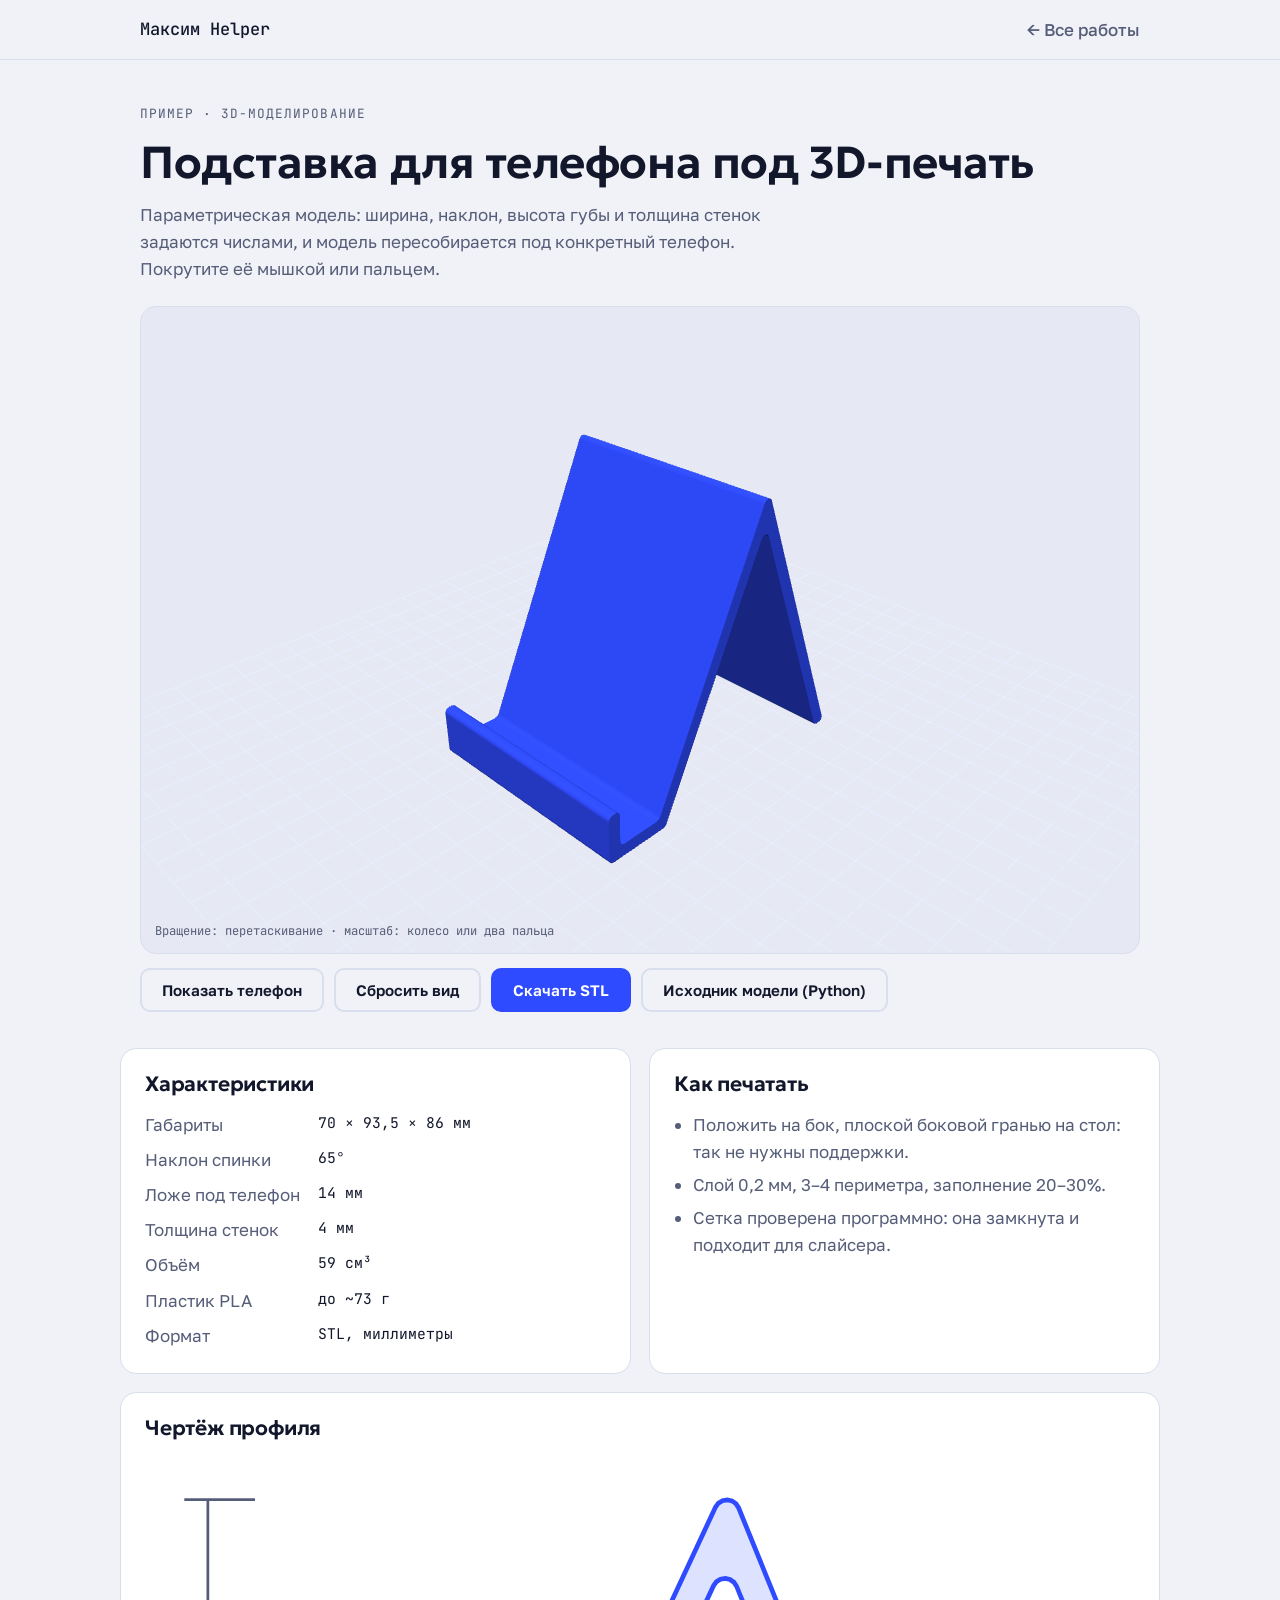
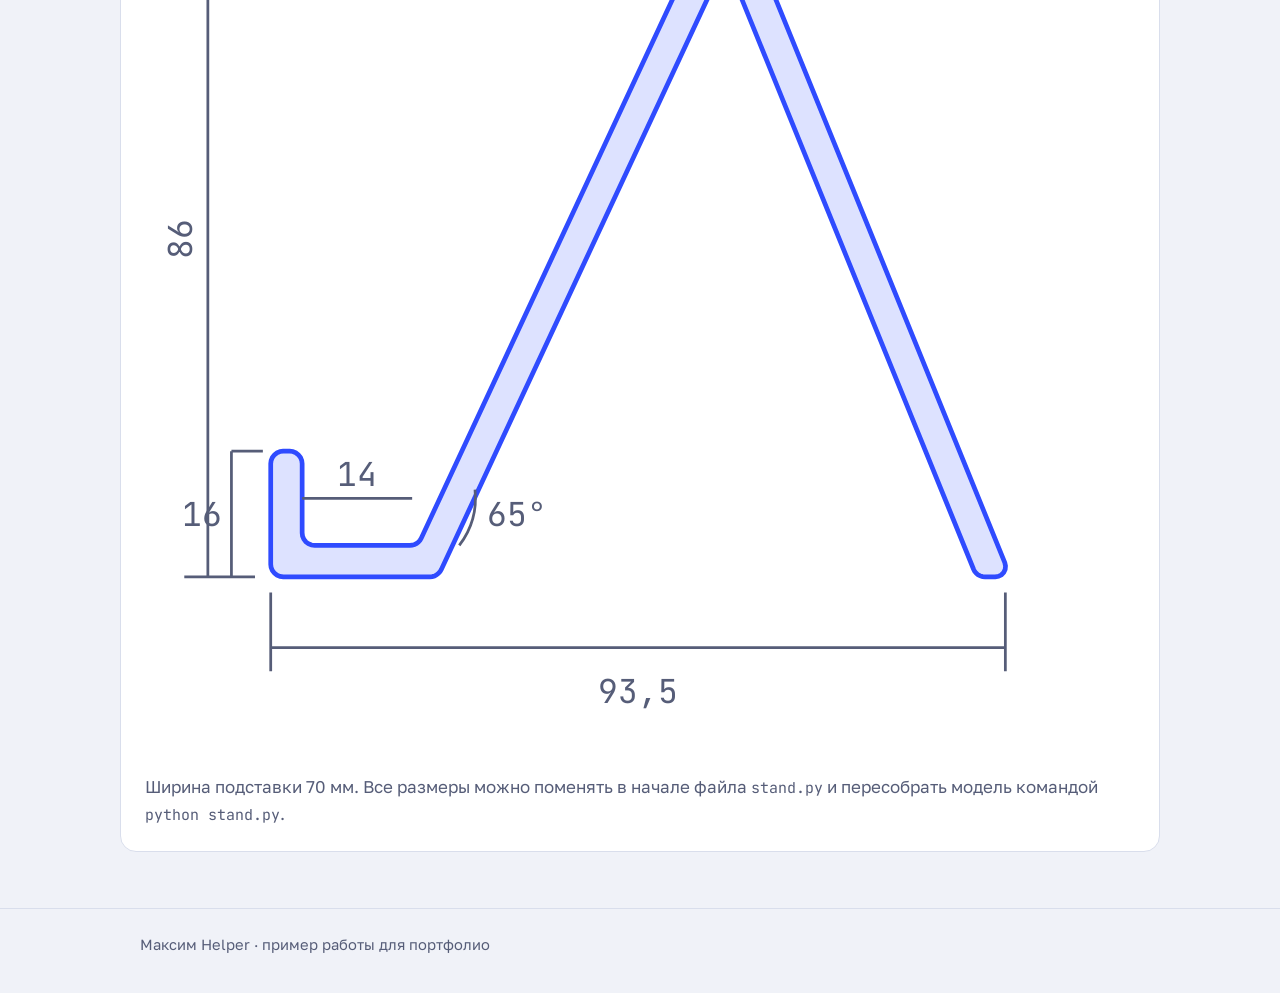
==== 3d/index.html @ 2b93e769 "Personal site: portfolio, services, reviews, 3D example Co-Authored-By: Claude Opus 5.5 <noreply@ant" ====
<!DOCTYPE html>
<html lang="ru">
<head>
  <meta charset="UTF-8">
  <meta name="viewport" content="width=device-width, initial-scale=1">
  <title>3D-модель: подставка для телефона</title>
  <meta name="description" content="Пример 3D-моделирования: параметрическая подставка для телефона для 3D-печати. Интерактивное превью, чертёж профиля, STL для скачивания.">
  <link rel="icon" href="../favicon.svg" type="image/svg+xml">
  <link rel="icon" href="../favicon.ico" sizes="48x48">
  <link rel="apple-touch-icon" href="../apple-touch-icon.png">

  <link rel="preconnect" href="https://fonts.googleapis.com">
  <link rel="preconnect" href="https://fonts.gstatic.com" crossorigin>
  <link rel="stylesheet" href="https://fonts.googleapis.com/css2?family=Geologica:wght@500;600;700&family=Golos+Text:wght@400;500;600&family=JetBrains+Mono:wght@400;500&display=swap">

  <!-- Яндекс.Метрика -->
  <script type="text/javascript">
    (function(m,e,t,r,i,k,a){m[i]=m[i]||function(){(m[i].a=m[i].a||[]).push(arguments)};
    m[i].l=1*new Date();
    for (var j = 0; j < document.scripts.length; j++) {if (document.scripts[j].src === r) { return; }}
    k=e.createElement(t),a=e.getElementsByTagName(t)[0],k.async=1,k.src=r,a.parentNode.insertBefore(k,a)})
    (window, document, "script", "https://mc.yandex.ru/metrika/tag.js?id=113726093", "ym");
    ym(113726093, 'init', { ssr: true, webvisor: false, clickmap: true, accurateTrackBounce: true, trackLinks: true });
  </script>
  <noscript><div><img src="https://mc.yandex.ru/watch/113726093" style="position:absolute; left:-9999px;" alt=""></div></noscript>

  <style>
    :root {
      --bg: #f0f2f8;
      --surface: #ffffff;
      --ink: #12172b;
      --muted: #565d78;
      --accent: #2f4bff;
      --accent-ink: #ffffff;
      --line: #d9deec;
      --stage: #e6e9f3;
      --font-title: 'Geologica', 'Trebuchet MS', system-ui, sans-serif;
      --font-text: 'Golos Text', system-ui, -apple-system, 'Segoe UI', sans-serif;
      --font-mono: 'JetBrains Mono', ui-monospace, 'Cascadia Code', Consolas, monospace;
    }
    @media (prefers-color-scheme: dark) {
      :root {
        --bg: #0d1120;
        --surface: #151b30;
        --ink: #edf0fb;
        --muted: #9aa3c0;
        --accent: #8196ff;
        --accent-ink: #0d1120;
        --line: #273050;
        --stage: #10162a;
        color-scheme: dark;
      }
    }
    * { box-sizing: border-box; }
    body { margin: 0; background: var(--bg); color: var(--ink); font-family: var(--font-text); font-size: 17px; line-height: 1.6; }
    a { color: inherit; }
    .wrap { max-width: 1040px; margin: 0 auto; padding: 0 20px; }
    h1, h2 { font-family: var(--font-title); line-height: 1.12; margin: 0; font-weight: 600; letter-spacing: -0.01em; text-wrap: balance; }
    h1 { font-size: clamp(1.8rem, 5.4vw, 2.8rem); margin-bottom: 14px; }
    h2 { font-size: 1.3rem; margin-bottom: 14px; }
    .label { font-family: var(--font-mono); font-size: 0.8rem; letter-spacing: 0.08em; text-transform: uppercase; color: var(--muted); margin: 0 0 12px; }
    .lead { color: var(--muted); max-width: 40rem; margin: 0; }
    a:focus-visible, button:focus-visible { outline: 3px solid var(--accent); outline-offset: 3px; }

    header { border-bottom: 1px solid var(--line); }
    .bar { display: flex; align-items: center; justify-content: space-between; gap: 16px; padding-block: 16px; flex-wrap: wrap; }
    .logo { font-family: var(--font-mono); font-weight: 500; text-decoration: none; }
    .back { color: var(--muted); text-decoration: none; font-weight: 500; }
    .back:hover { color: var(--ink); }

    .intro { padding: 44px 0 24px; }

    .viewer { position: relative; background: var(--stage); border: 1px solid var(--line); border-radius: 16px; overflow: hidden; aspect-ratio: 4 / 3; max-height: 72vh; width: 100%; touch-action: none; }
    .viewer canvas { display: block; width: 100%; height: 100%; cursor: grab; }
    .viewer canvas:active { cursor: grabbing; }
    .hint { position: absolute; left: 14px; bottom: 12px; margin: 0; font-family: var(--font-mono); font-size: 0.76rem; color: var(--muted); pointer-events: none; }
    .fallback { position: absolute; inset: 0; display: none; place-items: center; padding: 24px; text-align: center; color: var(--muted); }
    .viewer.failed .fallback { display: grid; }
    .viewer.failed .hint { display: none; }
    .hint .short { display: none; }
    @media (max-width: 600px) {
      .viewer { aspect-ratio: 1 / 1; }
      .hint .long { display: none; }
      .hint .short { display: inline; }
    }

    .toolbar { display: flex; flex-wrap: wrap; gap: 10px; margin: 14px 0 0; }
    .btn { display: inline-block; padding: 11px 20px; border-radius: 10px; background: var(--accent); color: var(--accent-ink); font: 600 0.95rem var(--font-text); text-decoration: none; border: 2px solid var(--accent); cursor: pointer; }
    .btn-ghost { background: transparent; color: var(--ink); border-color: var(--line); }
    .btn-ghost:hover { border-color: var(--ink); }
    .btn[aria-pressed="true"] { border-color: var(--accent); color: var(--accent); }

    .details { display: grid; gap: 18px; grid-template-columns: 1fr; padding: 36px 0 56px; }
    .card { background: var(--surface); border: 1px solid var(--line); border-radius: 16px; padding: 24px; min-width: 0; }
    .card p { margin: 0 0 10px; color: var(--muted); }
    .card p:last-child { margin-bottom: 0; }
    dl.specs { display: grid; grid-template-columns: auto 1fr; gap: 8px 18px; margin: 0; }
    dl.specs dt { color: var(--muted); }
    dl.specs dd { margin: 0; font-family: var(--font-mono); font-size: 0.92rem; font-variant-numeric: tabular-nums; }
    .drawing { width: 100%; height: auto; color: var(--ink); }
    .drawing .part { fill: var(--accent); fill-opacity: 0.16; stroke: var(--accent); stroke-width: 0.6; }
    .drawing .dim { stroke: var(--muted); stroke-width: 0.35; fill: none; }
    .drawing text { fill: var(--muted); font-family: var(--font-mono); font-size: 4.2px; }
    ul.plain { margin: 0; padding-left: 1.1em; color: var(--muted); }
    ul.plain li { margin-bottom: 6px; }
    code { font-family: var(--font-mono); font-size: 0.88em; }

    footer { border-top: 1px solid var(--line); padding: 24px 0 36px; color: var(--muted); font-size: 0.92rem; }

    @media (min-width: 760px) {
      .details { grid-template-columns: 1fr 1fr; }
      .details .wide { grid-column: 1 / -1; }
    }
  </style>

</head>
<body>
  <header>
    <div class="wrap bar">
      <a class="logo" href="../">Максим Helper</a>
      <a class="back" href="../#raboty">← Все работы</a>
    </div>
  </header>

  <main>
    <section class="intro">
      <div class="wrap">
        <p class="label">Пример · 3D-моделирование</p>
        <h1>Подставка для телефона под 3D-печать</h1>
        <p class="lead">Параметрическая модель: ширина, наклон, высота губы и толщина стенок задаются числами, и модель пересобирается под конкретный телефон. Покрутите её мышкой или пальцем.</p>
      </div>
    </section>

    <div class="wrap">
      <div class="viewer" id="viewer">
        <p class="hint"><span class="long">Вращение: перетаскивание · масштаб: колесо или два пальца</span><span class="short">Крутите пальцем · щипок для масштаба</span></p>
        <div class="fallback"><p>3D-превью не загрузилось. Модель можно скачать ниже или посмотреть чертёж профиля.</p></div>
      </div>
      <div class="toolbar">
        <button class="btn btn-ghost" id="togglePhone" type="button" aria-pressed="false">Показать телефон</button>
        <button class="btn btn-ghost" id="resetView" type="button">Сбросить вид</button>
        <a class="btn" href="phone-stand.stl" download>Скачать STL</a>
        <a class="btn btn-ghost" href="stand.py" download>Исходник модели (Python)</a>
      </div>
    </div>

    <div class="wrap details">
      <section class="card">
        <h2>Характеристики</h2>
        <dl class="specs">
          <dt>Габариты</dt><dd>70 × 93,5 × 86 мм</dd>
          <dt>Наклон спинки</dt><dd>65°</dd>
          <dt>Ложе под телефон</dt><dd>14 мм</dd>
          <dt>Толщина стенок</dt><dd>4 мм</dd>
          <dt>Объём</dt><dd>59 см³</dd>
          <dt>Пластик PLA</dt><dd>до ~73 г</dd>
          <dt>Формат</dt><dd>STL, миллиметры</dd>
        </dl>
      </section>

      <section class="card">
        <h2>Как печатать</h2>
        <ul class="plain">
          <li>Положить на бок, плоской боковой гранью на стол: так не нужны поддержки.</li>
          <li>Слой 0,2 мм, 3–4 периметра, заполнение 20–30%.</li>
          <li>Сетка проверена программно: она замкнута и подходит для слайсера.</li>
        </ul>
      </section>

      <section class="card wide">
        <h2>Чертёж профиля</h2>
        <svg class="drawing" viewBox="-16 -2 126 116" role="img" aria-label="Боковой профиль подставки: глубина 93,5 мм, высота 86 мм, губа 16 мм, ложе 14 мм, наклон спинки 65 градусов">
          <path class="part" d="M1.60 74.00 L1.19 74.05 L0.80 74.21 L0.47 74.47 L0.21 74.80 L0.05 75.19 L0.00 75.60 L0.00 88.40 L0.05 88.81 L0.21 89.20 L0.47 89.53 L0.80 89.79 L1.19 89.95 L1.60 90.00 L20.25 90.00 L20.56 89.97 L20.85 89.89 L21.11 89.75 L21.35 89.56 L21.55 89.34 L21.70 89.08 L56.36 14.76 L56.72 14.26 L57.24 13.94 L57.850 13.84 L58.45 13.97 L58.95 14.32 L59.29 14.83 L89.44 89.00 L89.58 89.28 L89.78 89.53 L90.02 89.73 L90.30 89.88 L90.60 89.97 L90.92 90.00 L92.22 90.00 L92.63 89.93 L93.01 89.73 L93.30 89.42 L93.48 89.04 L93.52 88.61 L93.43 88.20 L59.54 4.83 L59.21 4.32 L58.70 3.97 L58.10 3.83 L57.50 3.94 L56.97 4.26 L56.61 4.76 L19.16 85.08 L19.00 85.34 L18.80 85.56 L18.57 85.75 L18.30 85.89 L18.01 85.97 L17.71 86.00 L5.60 86.00 L5.19 85.95 L4.80 85.79 L4.47 85.53 L4.21 85.20 L4.05 84.81 L4.00 84.40 L4.00 75.60 L3.95 75.19 L3.79 74.80 L3.53 74.47 L3.20 74.21 L2.81 74.05 L2.40 74.00 Z"/>
          <!-- глубина -->
          <path class="dim" d="M0 92 V102 M93.5 92 V102 M0 99 H93.5"/>
          <text x="46.75" y="106" text-anchor="middle">93,5</text>
          <!-- высота -->
          <path class="dim" d="M-2 3.8 H-11 M-2 90 H-11 M-8 3.8 V90"/>
          <text x="-10" y="47" text-anchor="middle" transform="rotate(-90 -10 47)">86</text>
          <!-- губа -->
          <path class="dim" d="M-1 74 H-5 M-5 74 V90"/>
          <text x="-6.2" y="83.5" text-anchor="end">16</text>
          <!-- ложе -->
          <path class="dim" d="M4 80 H18"/>
          <text x="11" y="78.5" text-anchor="middle">14</text>
          <!-- угол -->
          <path class="dim" d="M24 86 A10 10 0 0 0 26 78.9"/>
          <text x="27.5" y="83.5">65°</text>
        </svg>
        <p>Ширина подставки 70 мм. Все размеры можно поменять в начале файла <code>stand.py</code> и пересобрать модель командой <code>python stand.py</code>.</p>
      </section>
    </div>
  </main>

  <footer>
    <div class="wrap">Максим Helper · пример работы для портфолио</div>
  </footer>

  <script>
    // если библиотека 3D не загрузилась (нет сети или CDN), показываем запасной текст
    setTimeout(function () {
      var v = document.getElementById('viewer');
      if (!v.querySelector('canvas')) v.classList.add('failed');
    }, 8000);
  </script>
  <script src="viewer.js"></script>
</body>
</html>
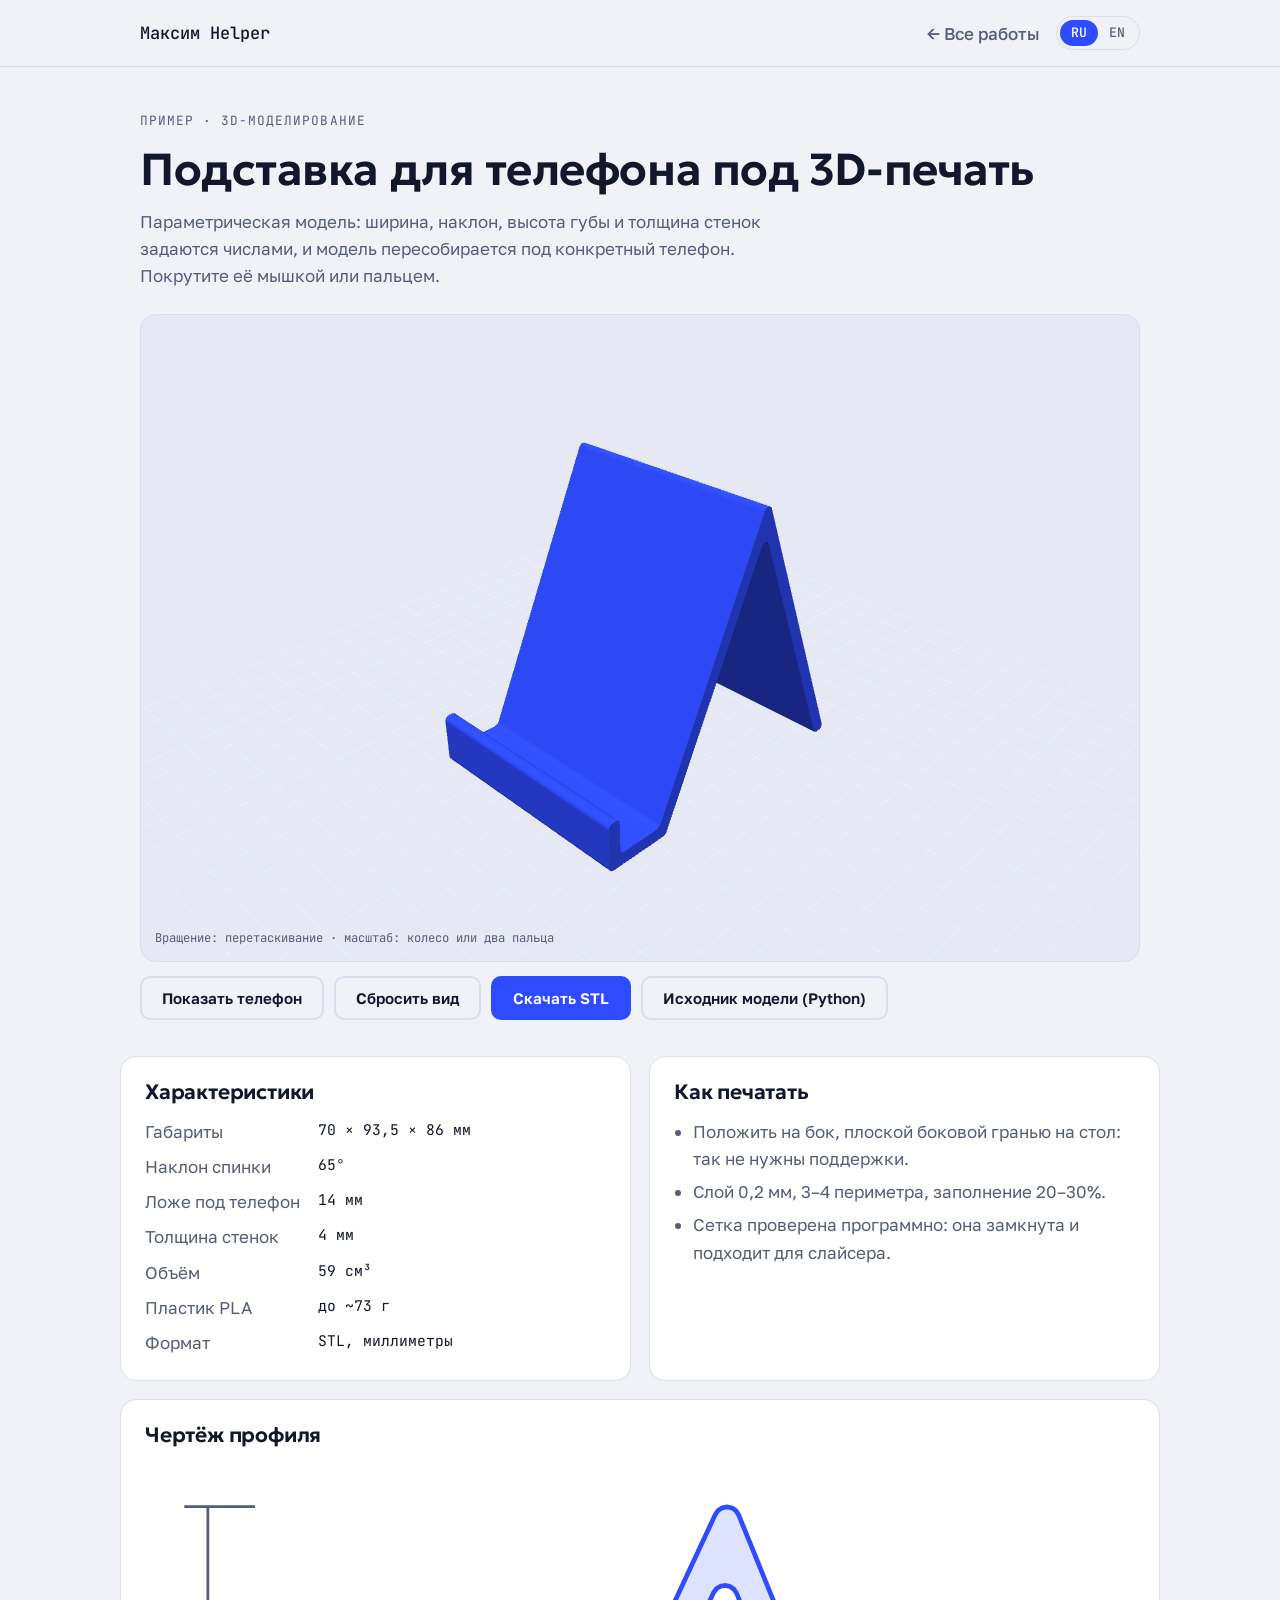
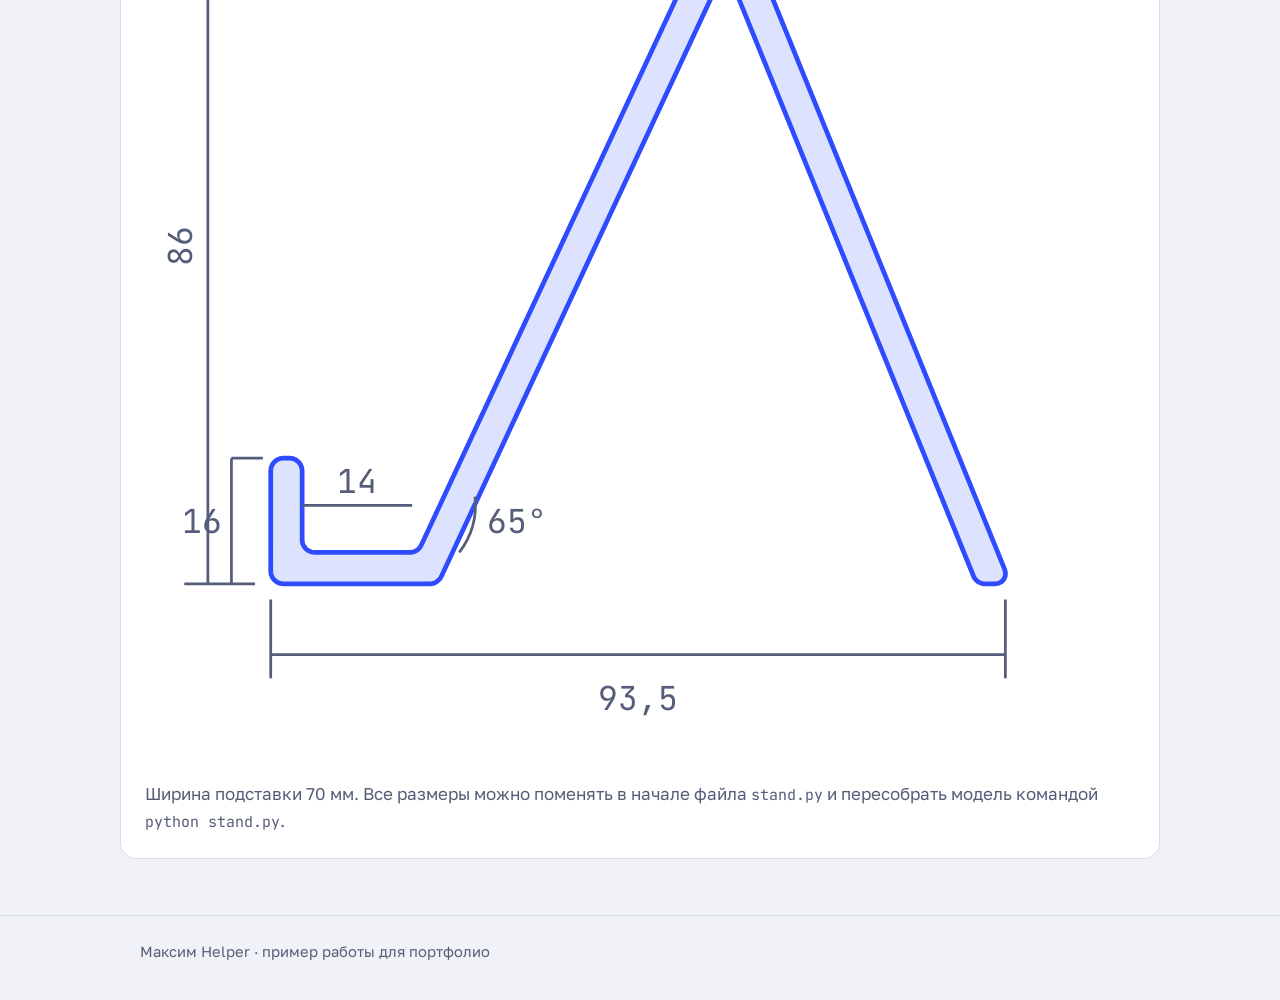
==== commit ba368b31: "Add English version with RU/EN switcher Co-Authored-By: Claude Opus 5.5 <noreply@anthropic.com> Clau" ====
--- a/3d/index.html
+++ b/3d/index.html
@@ -5,6 +5,9 @@
   <meta name="viewport" content="width=device-width, initial-scale=1">
   <title>3D-модель: подставка для телефона</title>
   <meta name="description" content="Пример 3D-моделирования: параметрическая подставка для телефона для 3D-печати. Интерактивное превью, чертёж профиля, STL для скачивания.">
+  <link rel="alternate" hreflang="ru" href="https://aiworkhelper.github.io/3d/">
+  <link rel="alternate" hreflang="en" href="https://aiworkhelper.github.io/en/3d/">
+  <link rel="alternate" hreflang="x-default" href="https://aiworkhelper.github.io/3d/">
   <link rel="icon" href="../favicon.svg" type="image/svg+xml">
   <link rel="icon" href="../favicon.ico" sizes="48x48">
   <link rel="apple-touch-icon" href="../apple-touch-icon.png">
@@ -67,6 +70,14 @@
     .logo { font-family: var(--font-mono); font-weight: 500; text-decoration: none; }
     .back { color: var(--muted); text-decoration: none; font-weight: 500; }
     .back:hover { color: var(--ink); }
+    .bar-right { display: flex; align-items: center; gap: 16px; flex-wrap: wrap; }
+
+    /* Переключатель языка RU / EN */
+    .lang { display: inline-flex; border: 1px solid var(--line); border-radius: 999px; padding: 3px; flex: none; }
+    .lang a { font-family: var(--font-mono); font-size: 0.82rem; font-weight: 500; text-decoration: none; color: var(--muted); padding: 4px 11px; border-radius: 999px; line-height: 1.4; }
+    .lang a:hover { color: var(--ink); }
+    .lang a[aria-current="page"] { background: var(--accent); color: var(--accent-ink); }
+    .lang a:focus-visible { outline: 3px solid var(--accent); outline-offset: 2px; }
 
     .intro { padding: 44px 0 24px; }
 
@@ -118,7 +129,13 @@
   <header>
     <div class="wrap bar">
       <a class="logo" href="../">Максим Helper</a>
-      <a class="back" href="../#raboty">← Все работы</a>
+      <div class="bar-right">
+        <a class="back" href="../#raboty">← Все работы</a>
+        <div class="lang" role="group" aria-label="Язык сайта">
+          <a href="./" lang="ru" aria-current="page">RU</a>
+          <a href="../en/3d/" lang="en" hreflang="en">EN</a>
+        </div>
+      </div>
     </div>
   </header>
 
@@ -132,12 +149,12 @@
     </section>
 
     <div class="wrap">
-      <div class="viewer" id="viewer">
+      <div class="viewer" id="viewer" data-stl="phone-stand.stl">
         <p class="hint"><span class="long">Вращение: перетаскивание · масштаб: колесо или два пальца</span><span class="short">Крутите пальцем · щипок для масштаба</span></p>
         <div class="fallback"><p>3D-превью не загрузилось. Модель можно скачать ниже или посмотреть чертёж профиля.</p></div>
       </div>
       <div class="toolbar">
-        <button class="btn btn-ghost" id="togglePhone" type="button" aria-pressed="false">Показать телефон</button>
+        <button class="btn btn-ghost" id="togglePhone" type="button" aria-pressed="false" data-show="Показать телефон" data-hide="Скрыть телефон">Показать телефон</button>
         <button class="btn btn-ghost" id="resetView" type="button">Сбросить вид</button>
         <a class="btn" href="phone-stand.stl" download>Скачать STL</a>
         <a class="btn btn-ghost" href="stand.py" download>Исходник модели (Python)</a>
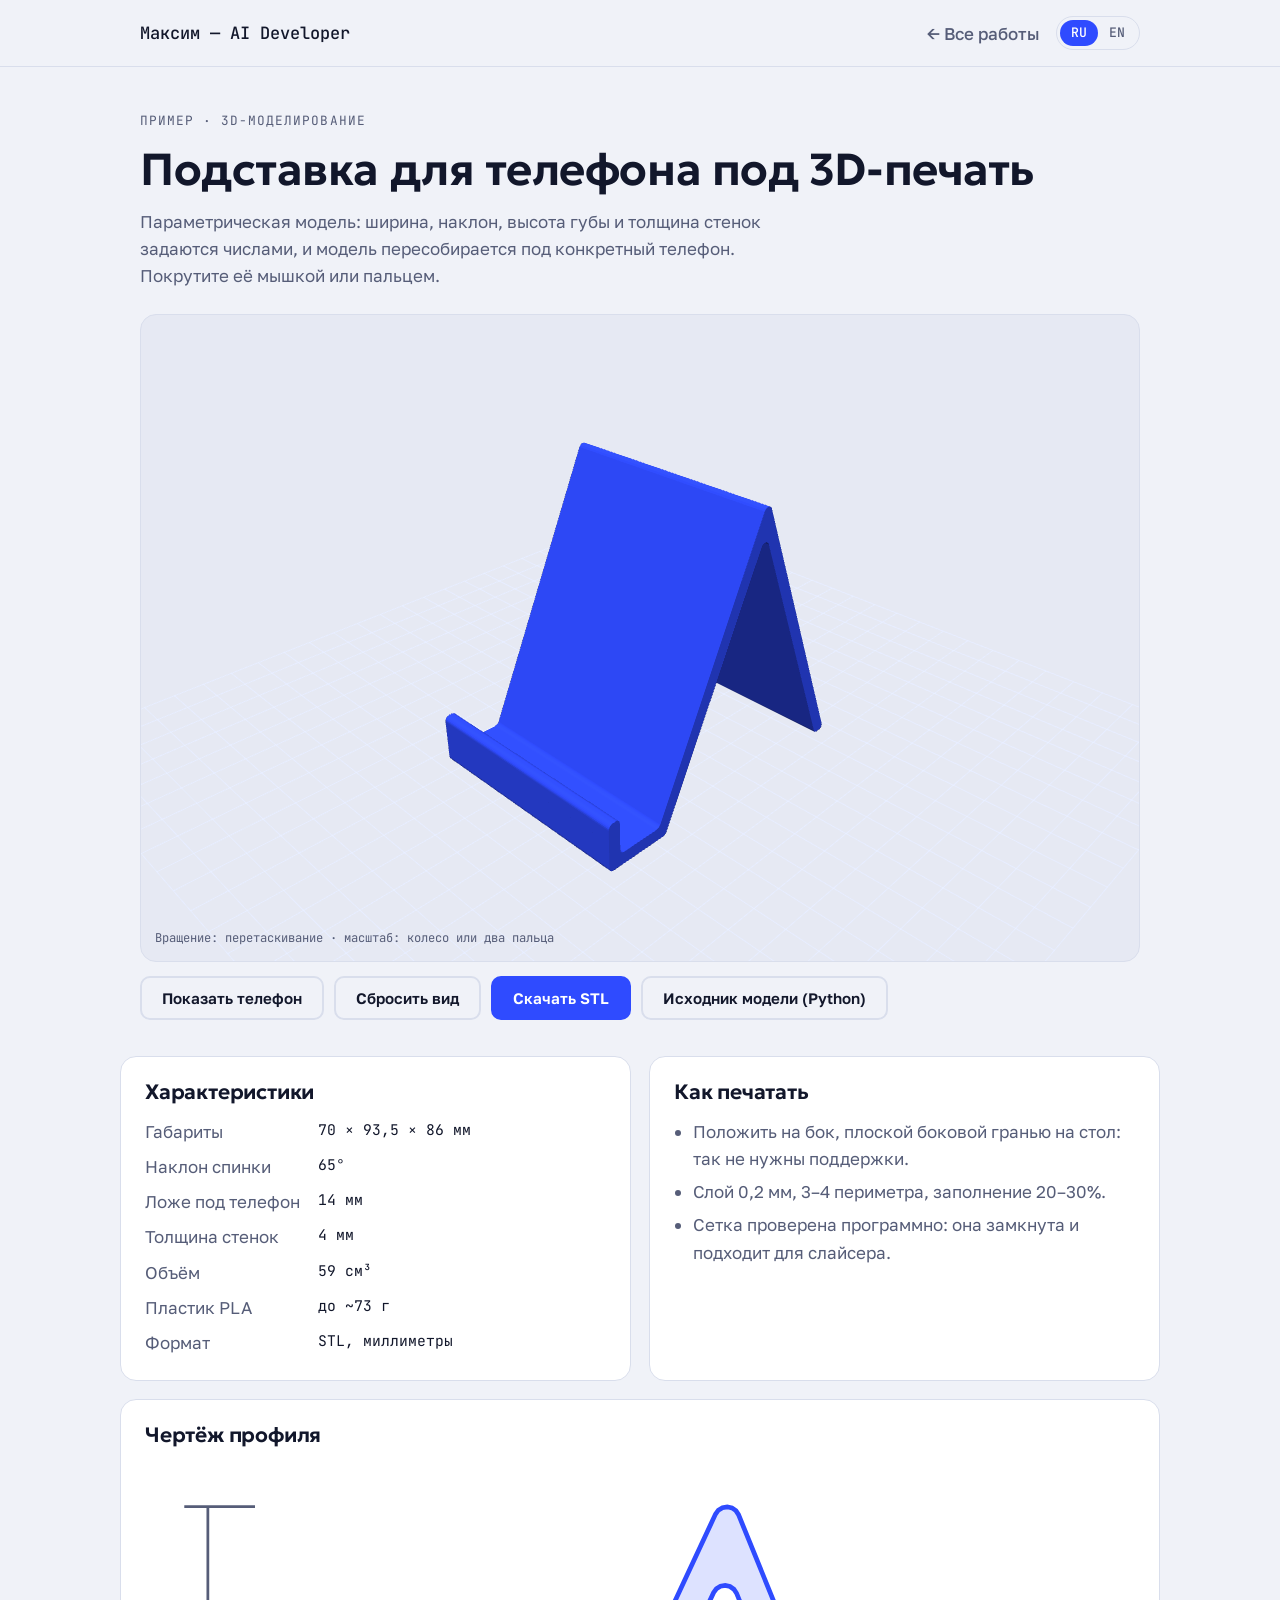
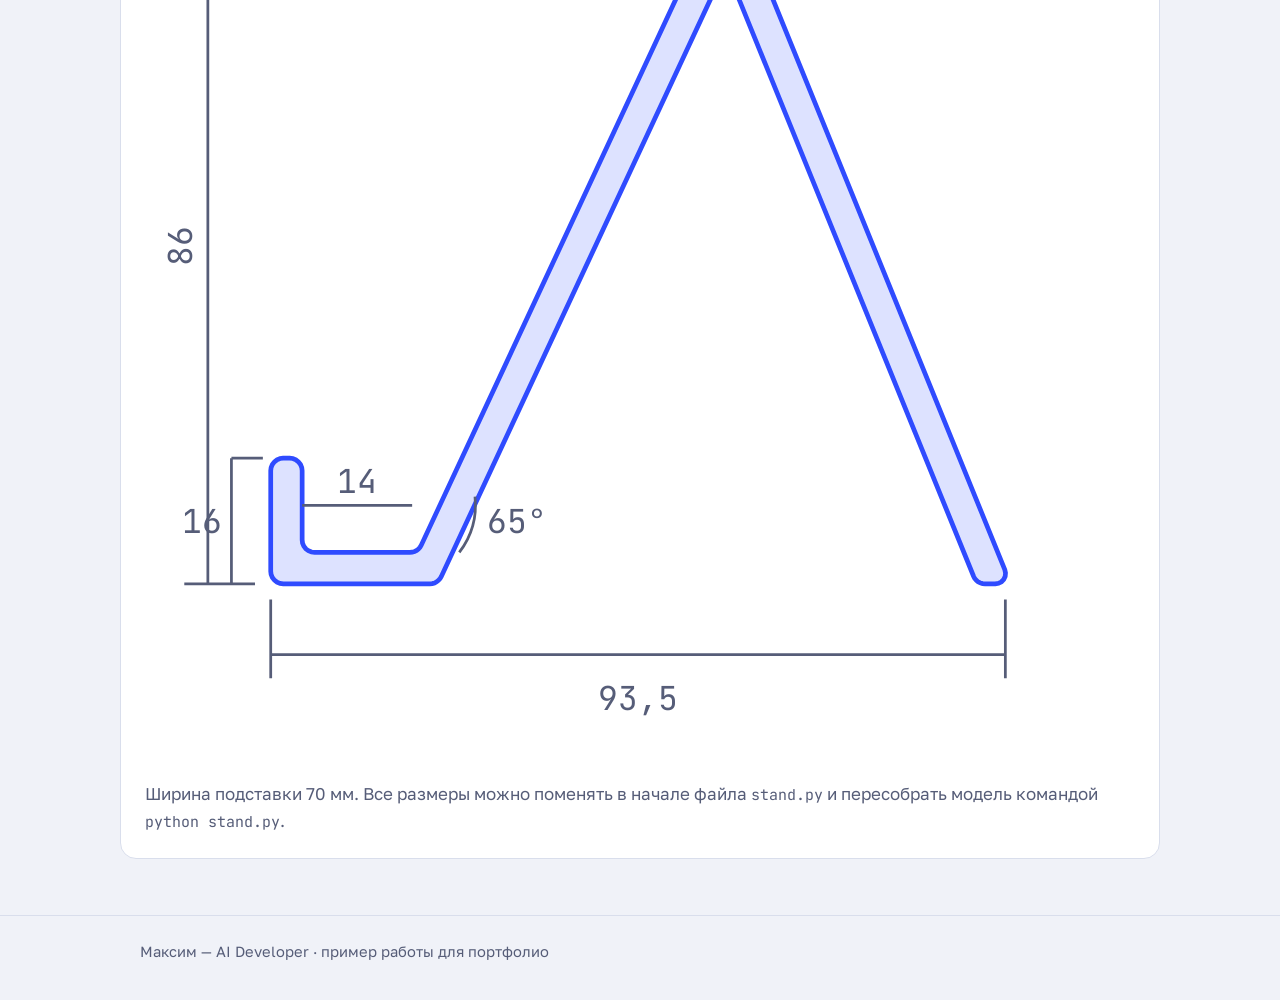
==== commit 749b9808: "Rename brand to «Максим — AI Developer» Co-Authored-By: Claude Opus 5.5 <noreply@anthropic.com> Clau" ====
--- a/3d/index.html
+++ b/3d/index.html
@@ -124,11 +124,12 @@
     }
   </style>
 
+  <link rel="stylesheet" href="../anim.css?v=20261022b">
 </head>
 <body>
   <header>
     <div class="wrap bar">
-      <a class="logo" href="../">Максим Helper</a>
+      <a class="logo" href="../">Максим — AI Developer</a>
       <div class="bar-right">
         <a class="back" href="../#raboty">← Все работы</a>
         <div class="lang" role="group" aria-label="Язык сайта">
@@ -210,7 +211,7 @@
   </main>
 
   <footer>
-    <div class="wrap">Максим Helper · пример работы для портфолио</div>
+    <div class="wrap">Максим — AI Developer · пример работы для портфолио</div>
   </footer>
 
   <script>
@@ -220,6 +221,7 @@
       if (!v.querySelector('canvas')) v.classList.add('failed');
     }, 8000);
   </script>
-  <script src="viewer.js"></script>
+  <script src="viewer.js?v=20261022b"></script>
+  <script src="../anim.js?v=20261022b"></script>
 </body>
 </html>
--- a/anim.css
+++ b/anim.css
@@ -0,0 +1,82 @@
+/*
+  Небольшие анимации сайта: наведение, нажатие, появление блоков при прокрутке.
+  Всё отключается, если в системе включено «Уменьшить движение».
+  Подключается на всех страницах (русских и английских).
+*/
+@media (prefers-reduced-motion: no-preference) {
+
+  /* ---------- Меню: подчёркивание выезжает слева ---------- */
+  nav a { position: relative; transition: color 0.2s ease; }
+  nav a::after {
+    content: ''; position: absolute; left: 0; right: 0; bottom: -3px; height: 2px;
+    background: var(--accent); border-radius: 2px;
+    transform: scaleX(0); transform-origin: left; transition: transform 0.25s ease;
+  }
+  nav a:hover::after, nav a:focus-visible::after { transform: scaleX(1); }
+
+  /* ---------- Переключатель RU / EN ---------- */
+  .lang a { transition: background-color 0.2s ease, color 0.2s ease; }
+  .lang a:not([aria-current="page"]):hover { background: color-mix(in srgb, var(--accent) 14%, transparent); }
+
+  /* ---------- Кнопки: подъём при наведении, «нажатие» при клике ---------- */
+  .btn { transition: transform 0.15s ease, box-shadow 0.2s ease, background-color 0.2s ease, border-color 0.2s ease, color 0.2s ease; }
+  .btn:hover { box-shadow: 0 6px 18px -8px color-mix(in srgb, var(--accent) 70%, transparent); }
+  .btn:active { transform: translateY(0) scale(0.97); }
+
+  /* ---------- Таблица услуг: подсветка строки ---------- */
+  .service { position: relative; isolation: isolate; }
+  .service::before {
+    content: ''; position: absolute; inset: 0 -14px; z-index: -1; border-radius: 12px;
+    background: var(--surface); opacity: 0; transition: opacity 0.25s ease;
+  }
+  .service::after {
+    content: ''; position: absolute; left: -14px; top: 18px; bottom: 18px; width: 3px; border-radius: 3px;
+    background: var(--accent); transform: scaleY(0); transition: transform 0.25s ease;
+  }
+  .service h3 { transition: transform 0.25s ease, color 0.25s ease; }
+  .service .meta { transition: color 0.25s ease; }
+  .service:hover::before { opacity: 1; }
+  .service:hover::after { transform: scaleY(1); }
+  .service:hover h3 { transform: translateX(6px); color: var(--accent); }
+
+  /* ---------- Карточки работ: приподнимаются ---------- */
+  .work { transition: transform 0.25s ease, box-shadow 0.25s ease, border-color 0.25s ease; }
+  .work:hover {
+    transform: translateY(-4px); border-color: color-mix(in srgb, var(--accent) 45%, var(--line));
+    box-shadow: 0 16px 34px -20px color-mix(in srgb, var(--accent) 60%, transparent);
+  }
+  .work a.go { display: inline-block; transition: transform 0.2s ease; }
+  .work:hover a.go { transform: translateX(4px); }
+  .tags li { transition: border-color 0.2s ease, color 0.2s ease; }
+  .work:hover .tags li { border-color: color-mix(in srgb, var(--accent) 35%, var(--line)); }
+
+  /* ---------- Этапы работы: кружок с номером ---------- */
+  .steps li::before { transition: transform 0.3s cubic-bezier(0.34, 1.56, 0.64, 1); }
+  .steps li:hover::before { transform: scale(1.15); }
+
+  /* ---------- Форма отзыва: подсветка поля в фокусе ---------- */
+  .review-form input[type="text"], .review-form select, .review-form textarea {
+    transition: border-color 0.2s ease, box-shadow 0.2s ease;
+  }
+  .review-form input[type="text"]:focus, .review-form select:focus, .review-form textarea:focus {
+    border-color: var(--accent);
+    box-shadow: 0 0 0 4px color-mix(in srgb, var(--accent) 18%, transparent);
+  }
+  .form-result:not([hidden]), .form-error:not([hidden]) { animation: pop-in 0.3s ease; }
+
+  /* ---------- Карточки на странице 3D-модели ---------- */
+  .card { transition: border-color 0.25s ease, transform 0.25s ease; }
+  .card:hover { border-color: color-mix(in srgb, var(--accent) 40%, var(--line)); }
+
+  /* ---------- Появление блоков при прокрутке (класс ставит anim.js) ---------- */
+  .reveal { opacity: 0; transform: translateY(18px); transition: opacity 0.6s ease, transform 0.6s ease; }
+  .reveal.in { opacity: 1; transform: none; }
+  /* у карточек работ свой transform при наведении - не мешаем ему после появления */
+  .work.reveal.in { transition: opacity 0.6s ease, transform 0.25s ease, box-shadow 0.25s ease, border-color 0.25s ease; }
+  .work.reveal.in:hover { transform: translateY(-4px); }
+
+  @keyframes pop-in {
+    from { opacity: 0; transform: translateY(6px); }
+    to { opacity: 1; transform: none; }
+  }
+}
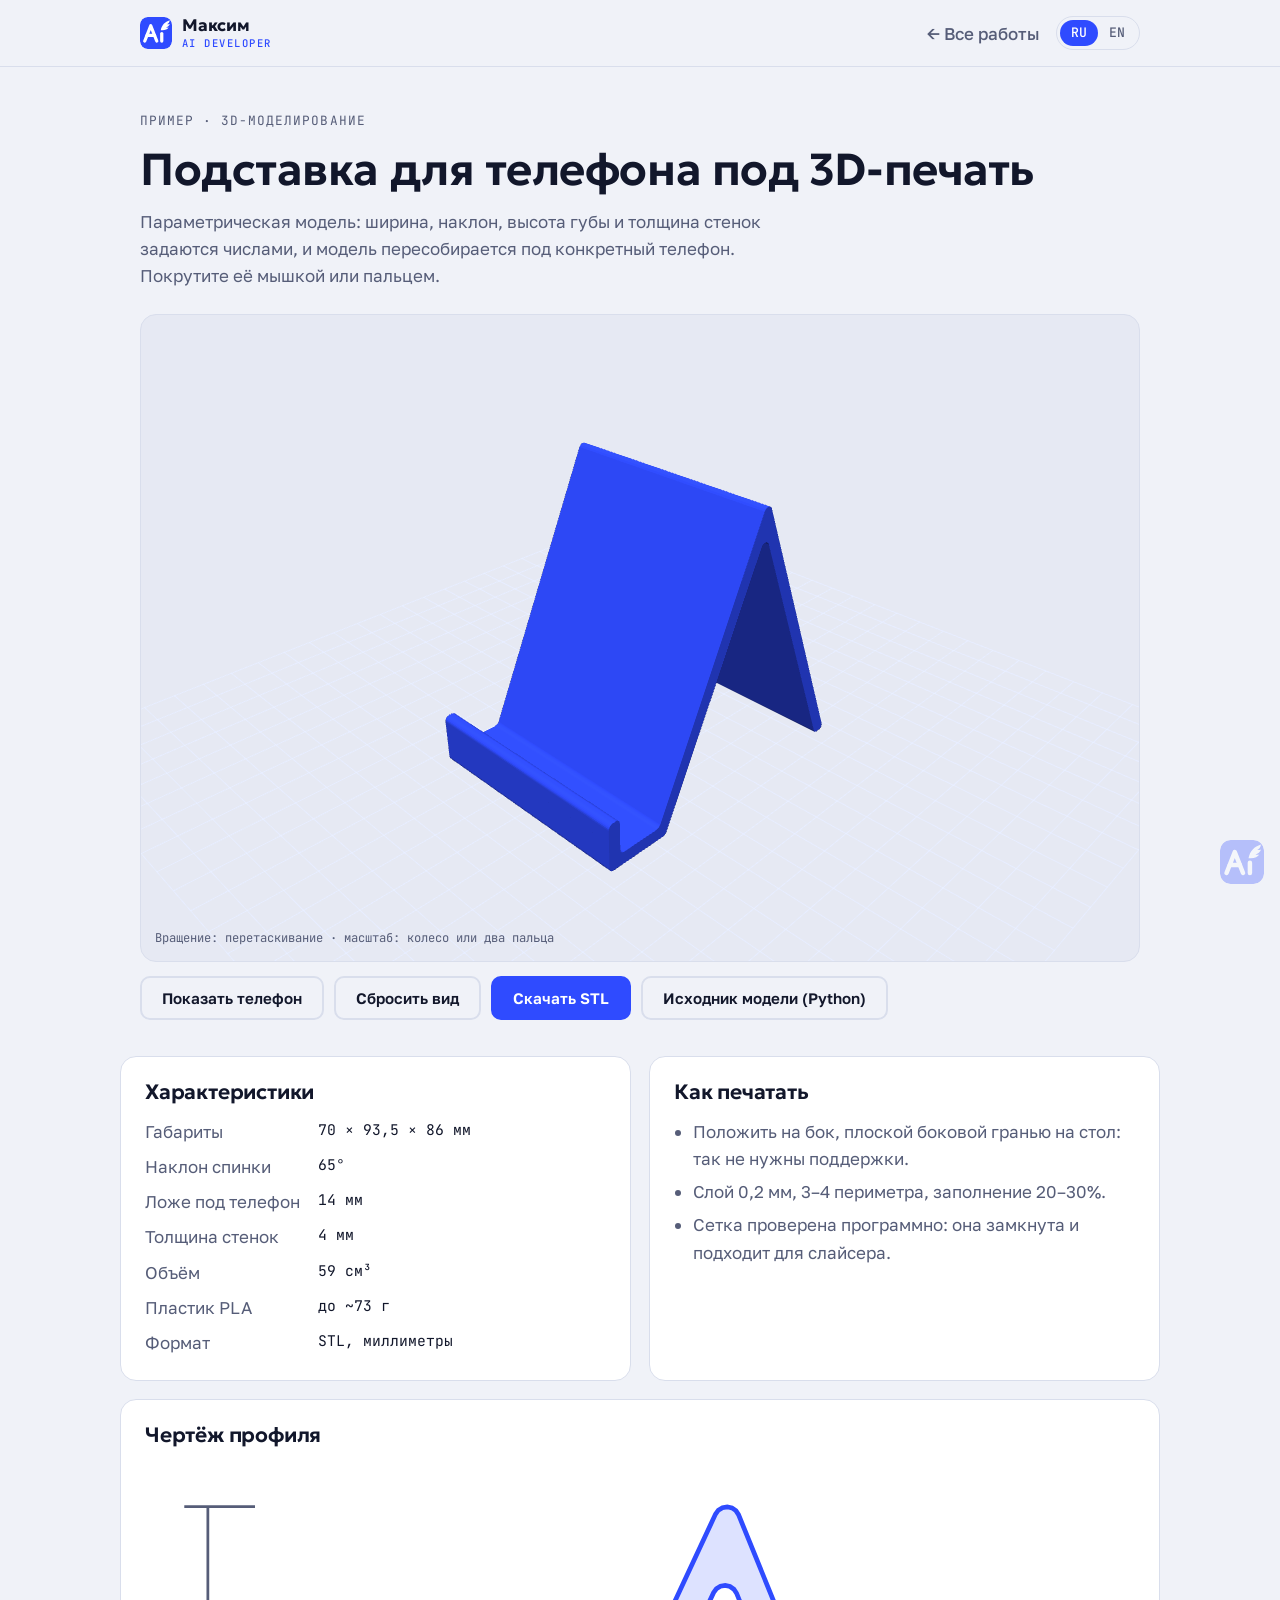
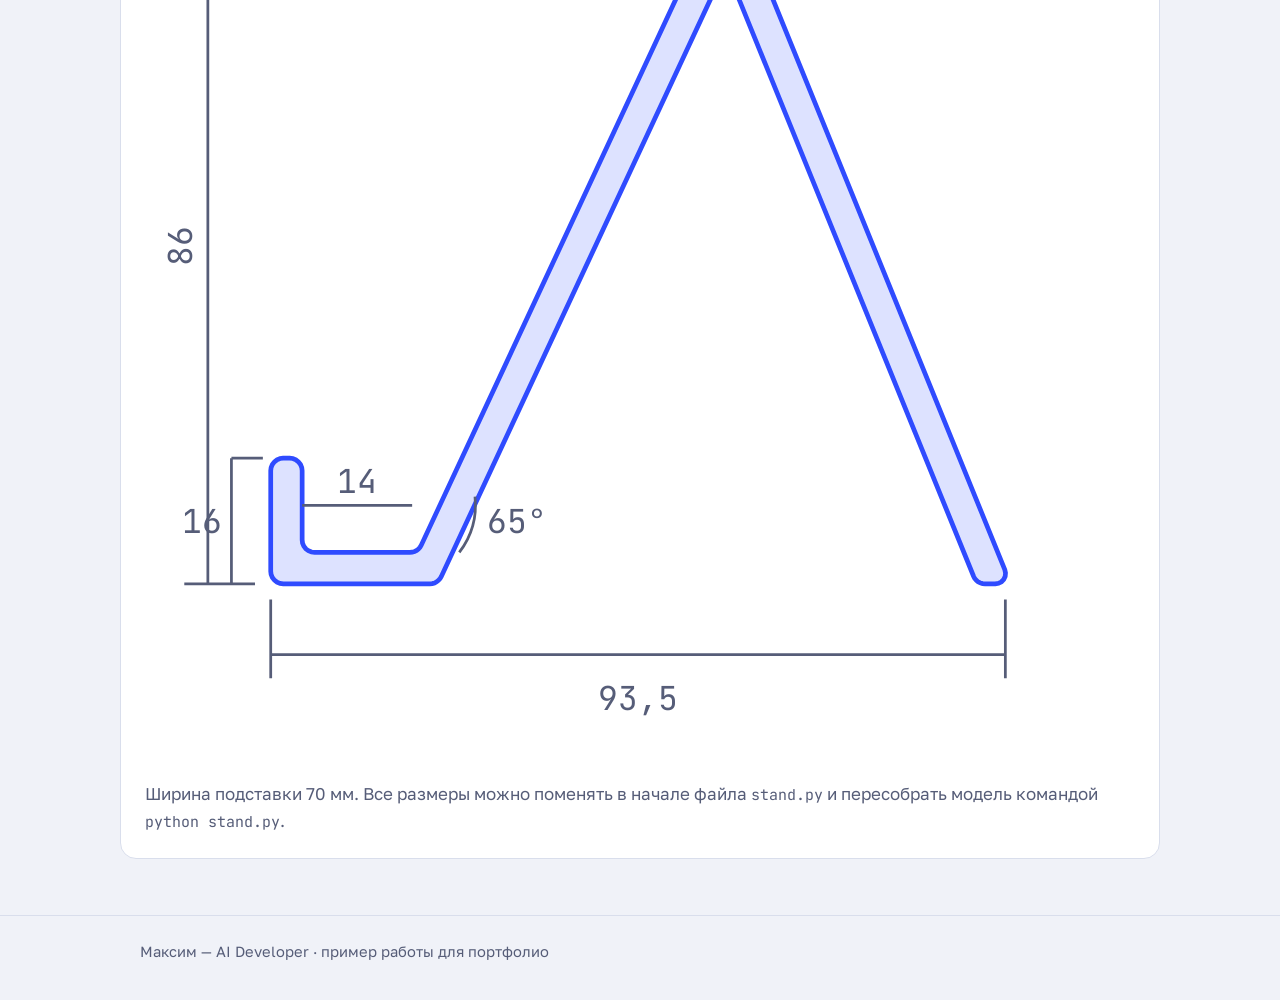
==== commit aee9779e: "New winged Ai icon, logo signature and corner watermark Co-Authored-By: Claude Opus 5.5 <noreply@ant" ====
--- a/3d/index.html
+++ b/3d/index.html
@@ -8,9 +8,9 @@
   <link rel="alternate" hreflang="ru" href="https://aiworkhelper.github.io/3d/">
   <link rel="alternate" hreflang="en" href="https://aiworkhelper.github.io/en/3d/">
   <link rel="alternate" hreflang="x-default" href="https://aiworkhelper.github.io/3d/">
-  <link rel="icon" href="../favicon.svg" type="image/svg+xml">
-  <link rel="icon" href="../favicon.ico" sizes="48x48">
-  <link rel="apple-touch-icon" href="../apple-touch-icon.png">
+  <link rel="icon" href="../favicon.svg?v=2" type="image/svg+xml">
+  <link rel="icon" href="../favicon.ico?v=2" sizes="48x48">
+  <link rel="apple-touch-icon" href="../apple-touch-icon.png?v=2">
 
   <link rel="preconnect" href="https://fonts.googleapis.com">
   <link rel="preconnect" href="https://fonts.gstatic.com" crossorigin>
@@ -124,12 +124,12 @@
     }
   </style>
 
-  <link rel="stylesheet" href="../anim.css?v=20261022b">
+  <link rel="stylesheet" href="../anim.css?v=20261022f">
 </head>
 <body>
   <header>
     <div class="wrap bar">
-      <a class="logo" href="../">Максим — AI Developer</a>
+      <a class="logo" href="../" aria-label="Максим — AI Developer"><img src="../favicon.svg?v=2" alt="" width="32" height="32"><span class="logo-text"><span class="logo-name">Максим</span><span class="logo-role">AI Developer</span></span></a>
       <div class="bar-right">
         <a class="back" href="../#raboty">← Все работы</a>
         <div class="lang" role="group" aria-label="Язык сайта">
@@ -223,5 +223,6 @@
   </script>
   <script src="viewer.js?v=20261022b"></script>
   <script src="../anim.js?v=20261022b"></script>
+  <img class="site-mark" src="../favicon.svg?v=2" alt="" aria-hidden="true" width="44" height="44">
 </body>
 </html>
--- a/anim.css
+++ b/anim.css
@@ -3,7 +3,25 @@
   Всё отключается, если в системе включено «Уменьшить движение».
   Подключается на всех страницах (русских и английских).
 */
+/* ---------- Подпись в шапке: иконка + «Максим / AI Developer» ---------- */
+.logo { display: inline-flex; align-items: center; gap: 10px; text-decoration: none; font-family: var(--font-text); }
+.logo img { width: 32px; height: 32px; border-radius: 8px; flex: none; }
+.logo-text { display: flex; flex-direction: column; line-height: 1.1; }
+.logo-name { font-family: var(--font-title); font-weight: 700; font-size: 1.05rem; letter-spacing: -0.01em; color: var(--ink); }
+.logo-role { font-family: var(--font-mono); font-size: 0.66rem; letter-spacing: 0.14em; text-transform: uppercase; color: var(--accent); margin-top: 3px; }
+
+/* ---------- Полупрозрачный знак сайта в правом нижнем углу ---------- */
+.site-mark {
+  position: fixed; right: 16px; bottom: 16px; z-index: 40;
+  width: 44px; height: 44px; border-radius: 11px;
+  opacity: 0.3; pointer-events: none; user-select: none;
+}
+@media (max-width: 600px) { .site-mark { width: 34px; height: 34px; right: 12px; bottom: 12px; border-radius: 9px; } }
+
 @media (prefers-reduced-motion: no-preference) {
+  .logo img { transition: transform 0.35s cubic-bezier(0.34, 1.56, 0.64, 1); }
+  .logo:hover img { transform: rotate(-8deg) scale(1.06); }
+
 
   /* ---------- Меню: подчёркивание выезжает слева ---------- */
   nav a { position: relative; transition: color 0.2s ease; }
